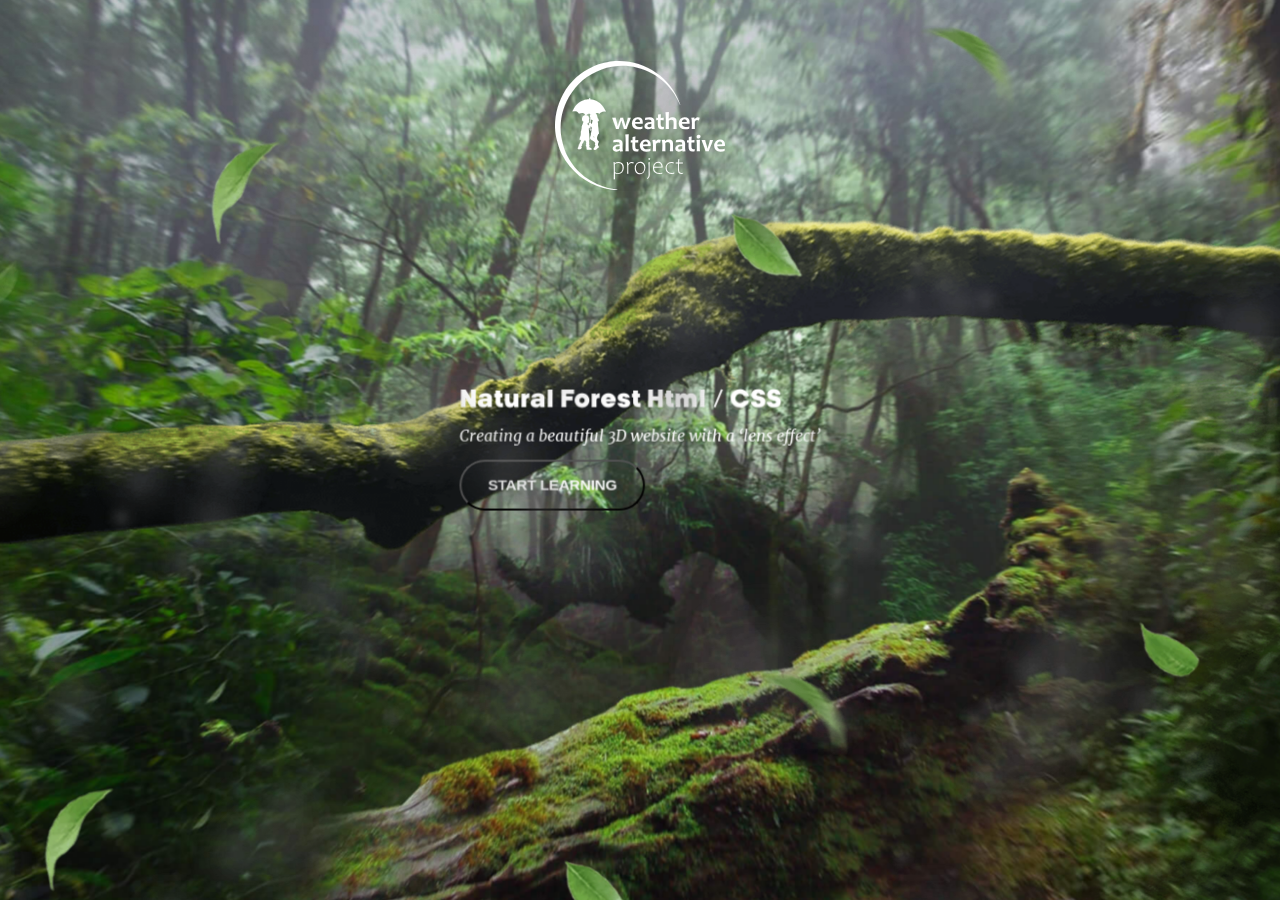
==== index.html @ 2c7937e5 "df" ====
<!DOCTYPE html>
<html lang="en">
<head>
    <meta charset="UTF-8">
    <meta name="viewport" content="width=device-width, initial-scale=1.0">
    <link rel="stylesheet" href="main.css">
    <script src="app.js" defer></script>
    <script src="/treeSite/libs/rain.js" defer></script>
    <title>Document</title>
</head>
<body>
    
    <div class="logo" style="background-image: url(img/logo.svg);"></div>
    
    <section class="layers">
        <div class="layers__container">
            <div class="layers__item layer-1" style="background-image: url(img/layer-1.jpg);"></div>
            <div class="layers__item layer-2" style="background-image: url(img/layer-2.png);"></div>
            <div class="layers__item layer-3">
                <div class="hero-conteiner">
                    <h1>Natural Forest <span>Html / CSS</span></h1>
                    <div class="hero-content__p">Creating a beautiful 3D website with a ‘lens effect’</div>
                    <button class="button-start"><a href="/">Start Learning</a></button>
                </div>
            </div>
            <div class="layers__item layer-4">
                <canvas class="rain"></canvas>
            </div>
            <div class="layers__item layer-5" style="background-image: url(img/layer-5.png);"></div>
            <div class="layers__item layer-6" style="background-image: url(img/layer-6.png);"></div>
        </div>
    </section>
</body>
</html>
---- main.css ----
* {
    margin: 0;
    padding: 0;
    box-sizing: border-box;
}

:root {
 --index: calc(1vw + 1vh);
 --transition: 1.5s cubic-bezier(0.5, .5, 0, 1 );
}

@font-face {
    font-family: kemerik-3d;
    src: url(fonts/kamerik205-heavy.woff2);
    font-weight: 900;
}

@font-face {
    font-family: merriweawther-italic-3d;
    src: url(fonts/merriweather-regular-italic.woff2);
}

body {
    background-color: black;
    color: #fff;
    font-family: kemerik-3d;
}

.logo {
    --logo-size: calc(var(--index) * 7.8); 
    width: var(--logo-size);
    height: var(--logo-size);
    background-repeat: no-repeat;
    position: absolute;
    left: calc(50% - calc(var(--logo-size) / 2));
    top: calc(var(--index) * 2.8);
    z-index: 1;
}

.layers {
    perspective: 1000px;
    overflow: hidden;
}

.layers__container {
    height: 100vh;
    min-height: 500px;
    transform-style: preserve-3d;
    transform: rotateX(var(--move-y)) rotateY(var(--move-x));
    will-change: transform;
    transition: transform var(--transition) ease;
}

.layers__item {
    position: absolute;
    inset: -5vw;
    background-size: cover;
    background-position: center;
    display: flex;
    align-items: center;
    justify-content: center;
}

.layer-1 {
transform: translateZ(-55px) scale(1.06);
}
.layer-2 {
transform: translateZ(80px) scale(.88);
}
.layer-3 {
transform: translateZ(180px) scale(.8);
}
.layer-4 {
transform: translateZ(190px) scale(.9);
}
.layer-5 {
transform: translateZ(300px) scale(.9);
}
.layer-6 {
transform: translateZ(380px);
}

.hero-content {
    font-size: calc(var(--index) * 2.9);
    text-align: center;
    text-transform: uppercase;
    letter-spacing: calc(var(--index) * -.15);
    line-height: 1.35em;
    margin-top: calc(var(--index) * 5.5);
}

.hero-content span {
    display: block;
}

.hero-content__p {
    text-transform: none;
    font-family: merriweawther-italic-3d;
    letter-spacing: normal;
    font-size: calc(var(--index) * .73);
    line-height: 3;
}
.button-start {
    font-family: Arial;
    font-weight: 600;
    text-transform: uppercase;
    font-size: calc(var(--index) * .71);
    letter-spacing: -.02vw;
    padding: calc(var(--index) * .7) calc(var(--index) * 1.25);
    background-color: transparent;
    color: #fff;
    border-radius: 10em;
    border: rgb(255, 255, 255 / .4) 3px solid;
    outline: none;
    cursor: pointer;
}
.layer-4, .layer-5, .layer-6 {
    pointer-events: none;
}
a {
    text-decoration: none; 
    color: #fff; 
}
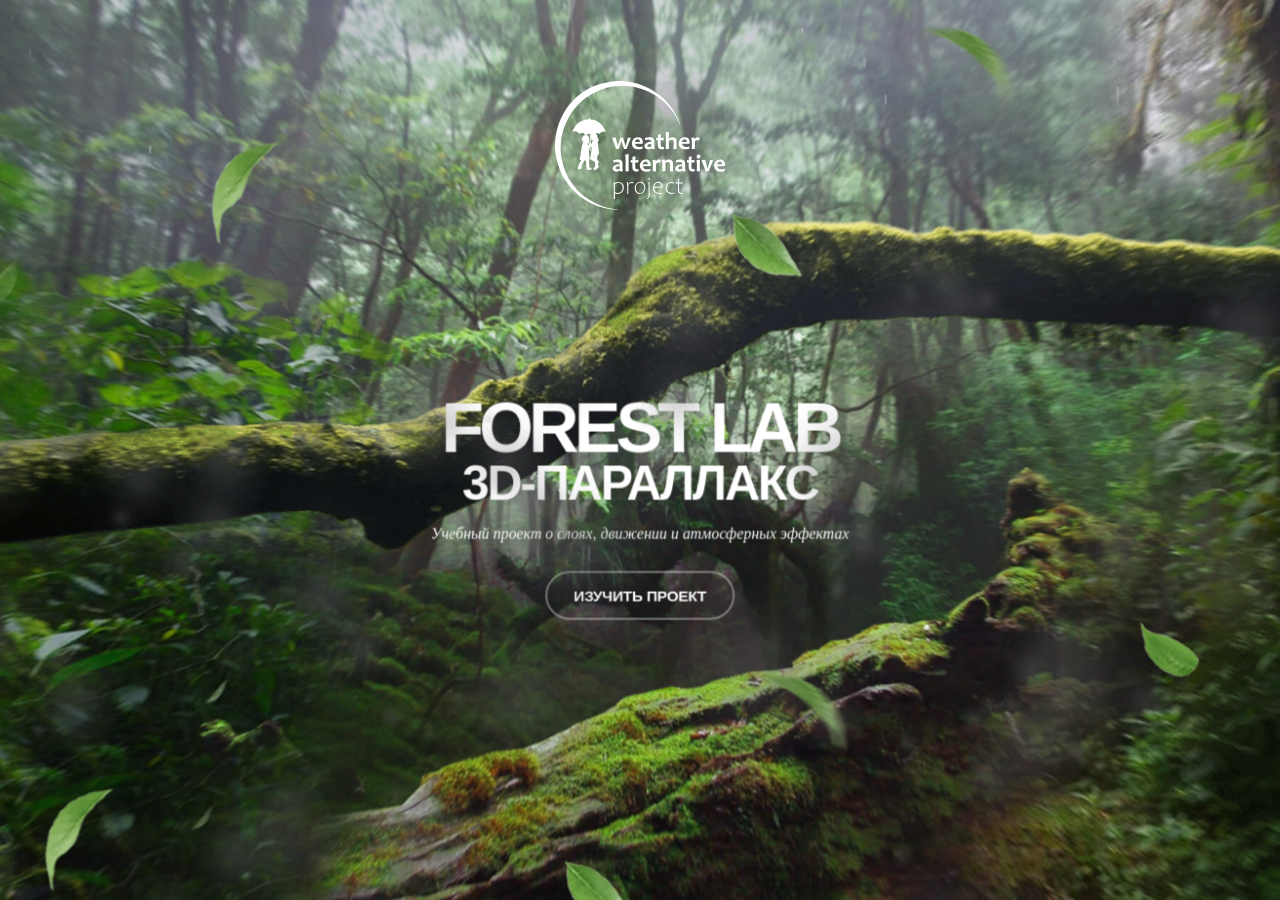
==== commit 82755f92: "готово" ====
--- a/index.html
+++ b/index.html
@@ -1,26 +1,26 @@
 <!DOCTYPE html>
-<html lang="en">
+<html lang="ru">
 <head>
     <meta charset="UTF-8">
     <meta name="viewport" content="width=device-width, initial-scale=1.0">
+    <meta name="description" content="Учебный проект о создании атмосферной 3D-сцены с помощью HTML, CSS и JavaScript.">
     <link rel="stylesheet" href="main.css">
     <script src="app.js" defer></script>
-    <script src="/treeSite/libs/rain.js" defer></script>
-    <title>Document</title>
+    <script src="./libs/rain.js" defer></script>
+    <title>Forest Lab — 3D-параллакс</title>
 </head>
 <body>
-    
-    <div class="logo" style="background-image: url(img/logo.svg);"></div>
-    
+    <a class="logo" href="./index.html" style="background-image: url(img/logo.svg);" aria-label="Forest Lab — главная"></a>
+
     <section class="layers">
         <div class="layers__container">
             <div class="layers__item layer-1" style="background-image: url(img/layer-1.jpg);"></div>
             <div class="layers__item layer-2" style="background-image: url(img/layer-2.png);"></div>
             <div class="layers__item layer-3">
-                <div class="hero-conteiner">
-                    <h1>Natural Forest <span>Html / CSS</span></h1>
-                    <div class="hero-content__p">Creating a beautiful 3D website with a ‘lens effect’</div>
-                    <button class="button-start"><a href="/">Start Learning</a></button>
+                <div class="hero-content">
+                    <h1>Forest Lab <span>3D-параллакс</span></h1>
+                    <p class="hero-content__p">Учебный проект о слоях, движении и атмосферных эффектах</p>
+                    <a class="button-start" href="./site.html">Изучить проект</a>
                 </div>
             </div>
             <div class="layers__item layer-4">
@@ -31,4 +31,4 @@
         </div>
     </section>
 </body>
-</html>+</html>
--- a/main.css
+++ b/main.css
@@ -5,8 +5,11 @@
 }
 
 :root {
- --index: calc(1vw + 1vh);
- --transition: 1.5s cubic-bezier(0.5, .5, 0, 1 );
+    --index: calc(1vw + 1vh);
+    --transition: 1.5s cubic-bezier(0.5, .5, 0, 1);
+    --move-x: 0deg;
+    --move-y: 0deg;
+    --forest-accent: #b9e477;
 }
 
 @font-face {
@@ -24,6 +27,7 @@
     background-color: black;
     color: #fff;
     font-family: kemerik-3d;
+    min-height: 100vh;
 }
 
 .logo {
@@ -31,10 +35,12 @@
     width: var(--logo-size);
     height: var(--logo-size);
     background-repeat: no-repeat;
+    background-position: center;
+    background-size: contain;
     position: absolute;
     left: calc(50% - calc(var(--logo-size) / 2));
     top: calc(var(--index) * 2.8);
-    z-index: 1;
+    z-index: 10;
 }
 
 .layers {
@@ -81,25 +87,37 @@
 }
 
 .hero-content {
-    font-size: calc(var(--index) * 2.9);
     text-align: center;
     text-transform: uppercase;
-    letter-spacing: calc(var(--index) * -.15);
-    line-height: 1.35em;
+    line-height: 1;
     margin-top: calc(var(--index) * 5.5);
-}
-
-.hero-content span {
+    width: min(780px, 90vw);
+}
+
+.hero-content h1 {
+    font-family: Arial, sans-serif;
+    font-size: clamp(44px, 5.6vw, 82px);
+    font-weight: 900;
+    letter-spacing: -.07em;
+    line-height: .92;
+}
+
+.hero-content h1 span {
     display: block;
+    font-size: .7em;
+    letter-spacing: -.045em;
 }
 
 .hero-content__p {
     text-transform: none;
-    font-family: merriweawther-italic-3d;
+    font-family: Georgia, "Times New Roman", serif;
+    font-style: italic;
     letter-spacing: normal;
     font-size: calc(var(--index) * .73);
-    line-height: 3;
-}
+    line-height: 1.6;
+    margin: calc(var(--index) * .7) auto calc(var(--index) * 1.2);
+}
+
 .button-start {
     font-family: Arial;
     font-weight: 600;
@@ -110,14 +128,335 @@
     background-color: transparent;
     color: #fff;
     border-radius: 10em;
-    border: rgb(255, 255, 255 / .4) 3px solid;
+    border: rgb(255 255 255 / .4) 2px solid;
     outline: none;
     cursor: pointer;
-}
+    display: inline-flex;
+    align-items: center;
+    justify-content: center;
+    transition: background-color .25s ease, border-color .25s ease, color .25s ease, transform .25s ease;
+}
+
+.button-start:hover,
+.button-start:focus-visible {
+    color: #10180d;
+    background-color: var(--forest-accent);
+    border-color: var(--forest-accent);
+    transform: translateY(-2px);
+}
+
 .layer-4, .layer-5, .layer-6 {
     pointer-events: none;
 }
+
 a {
     text-decoration: none; 
     color: #fff; 
-}+}
+
+/* Вторая страница: учебный разбор проекта */
+
+html {
+    scroll-behavior: smooth;
+}
+
+.lesson-page {
+    overflow-x: hidden;
+    background: #071008;
+}
+
+.lesson-scene {
+    position: fixed;
+    inset: 0;
+    overflow: hidden;
+    perspective: 1000px;
+}
+
+.lesson-scene::after {
+    content: "";
+    position: absolute;
+    inset: 0;
+    background:
+        linear-gradient(180deg, rgb(4 10 5 / .34), rgb(4 10 5 / .82)),
+        radial-gradient(circle at 50% 20%, transparent 0 18%, rgb(0 0 0 / .42) 78%);
+}
+
+.lesson-scene__container {
+    height: 100vh;
+    min-height: 500px;
+}
+
+.lesson-content {
+    position: relative;
+    z-index: 10;
+    width: min(1120px, calc(100% - 48px));
+    margin: 0 auto;
+}
+
+.lesson-header {
+    position: absolute;
+    top: 24px;
+    left: 0;
+    right: 0;
+    display: flex;
+    align-items: center;
+    justify-content: space-between;
+    gap: 24px;
+}
+
+.lesson-brand img {
+    display: block;
+    width: clamp(110px, 10vw, 155px);
+    height: auto;
+}
+
+.lesson-back {
+    font-family: Arial, sans-serif;
+    font-size: 14px;
+    font-weight: 700;
+    letter-spacing: .04em;
+    padding: 10px 0;
+    border-bottom: 1px solid rgb(255 255 255 / .45);
+    transition: color .2s ease, border-color .2s ease;
+}
+
+.lesson-back:hover,
+.lesson-back:focus-visible {
+    color: var(--forest-accent);
+    border-color: var(--forest-accent);
+}
+
+.lesson-intro {
+    min-height: 100vh;
+    display: flex;
+    flex-direction: column;
+    align-items: flex-start;
+    justify-content: center;
+    padding: 150px 0 80px;
+}
+
+.lesson-kicker {
+    font-family: Arial, sans-serif;
+    color: var(--forest-accent);
+    font-size: 13px;
+    font-weight: 700;
+    letter-spacing: .16em;
+    text-transform: uppercase;
+    margin-bottom: 20px;
+}
+
+.lesson-intro h1 {
+    width: 100%;
+    max-width: 920px;
+    font-family: Arial, sans-serif;
+    font-size: clamp(48px, 6.5vw, 94px);
+    font-weight: 900;
+    line-height: .92;
+    letter-spacing: -.065em;
+    text-transform: uppercase;
+    text-wrap: balance;
+}
+
+.lesson-lead {
+    width: 100%;
+    max-width: 650px;
+    margin: 34px 0;
+    font-family: Georgia, "Times New Roman", serif;
+    font-style: italic;
+    font-size: clamp(18px, 2vw, 26px);
+    line-height: 1.55;
+    color: rgb(255 255 255 / .82);
+}
+
+.lesson-cta {
+    font-size: 14px;
+    padding: 16px 25px;
+}
+
+.lesson-topics,
+.lesson-summary {
+    margin-bottom: 15vh;
+    padding: clamp(32px, 5vw, 64px);
+    border: 1px solid rgb(255 255 255 / .18);
+    border-radius: 28px;
+    background: rgb(5 15 8 / .68);
+    box-shadow: 0 32px 90px rgb(0 0 0 / .32);
+    backdrop-filter: blur(18px);
+}
+
+.lesson-section-title {
+    display: flex;
+    align-items: flex-end;
+    justify-content: space-between;
+    gap: 40px;
+    margin-bottom: 42px;
+}
+
+.lesson-section-title .lesson-kicker {
+    margin-bottom: 7px;
+}
+
+.lesson-section-title h2,
+.lesson-summary h2 {
+    max-width: 720px;
+    font-family: Arial, sans-serif;
+    font-size: clamp(36px, 5vw, 68px);
+    font-weight: 900;
+    line-height: .98;
+    letter-spacing: -.055em;
+    text-transform: uppercase;
+}
+
+.topic-grid {
+    display: grid;
+    grid-template-columns: repeat(2, minmax(0, 1fr));
+    gap: 16px;
+}
+
+.topic-card {
+    min-height: 290px;
+    display: flex;
+    flex-direction: column;
+    align-items: flex-start;
+    padding: clamp(24px, 3vw, 38px);
+    border: 1px solid rgb(255 255 255 / .12);
+    border-radius: 20px;
+    background: linear-gradient(145deg, rgb(255 255 255 / .09), rgb(255 255 255 / .025));
+}
+
+.topic-card__number {
+    color: var(--forest-accent);
+    font-family: Arial, sans-serif;
+    font-size: 12px;
+    letter-spacing: .12em;
+}
+
+.topic-card h3 {
+    margin: 44px 0 14px;
+    font-family: Arial, sans-serif;
+    font-size: clamp(25px, 3vw, 36px);
+    font-weight: 900;
+    line-height: 1;
+    letter-spacing: -.04em;
+    text-transform: uppercase;
+}
+
+.topic-card p,
+.lesson-summary > p:not(.lesson-kicker) {
+    font-family: Arial, sans-serif;
+    font-size: 16px;
+    line-height: 1.65;
+    color: rgb(255 255 255 / .72);
+}
+
+.topic-card > code {
+    margin-top: auto;
+    padding-top: 28px;
+    color: var(--forest-accent);
+    font-size: 13px;
+}
+
+.topic-card p code {
+    color: #fff;
+}
+
+.lesson-summary {
+    min-height: 520px;
+    display: flex;
+    flex-direction: column;
+    align-items: flex-start;
+    justify-content: center;
+}
+
+.lesson-summary > p:not(.lesson-kicker) {
+    max-width: 720px;
+    margin: 28px 0 34px;
+    font-size: 18px;
+}
+
+.lesson-summary .button-start {
+    font-size: 14px;
+    padding: 15px 24px;
+}
+
+@media (max-width: 760px) {
+    .logo {
+        --logo-size: calc(var(--index) * 10);
+    }
+
+    .hero-content h1 {
+        font-size: clamp(40px, 12vw, 62px);
+    }
+
+    .hero-content__p {
+        font-size: 14px;
+    }
+
+    .button-start {
+        font-size: 12px;
+        padding: 14px 20px;
+    }
+
+    .lesson-content {
+        width: min(1120px, calc(100% - 28px));
+    }
+
+    .lesson-header {
+        top: 16px;
+    }
+
+    .lesson-brand img {
+        width: 98px;
+    }
+
+    .lesson-back {
+        font-size: 12px;
+    }
+
+    .lesson-intro {
+        padding-top: 125px;
+    }
+
+    .lesson-intro h1 {
+        font-size: clamp(38px, 10.5vw, 52px);
+        overflow-wrap: anywhere;
+    }
+
+    .lesson-lead {
+        font-size: 17px;
+        overflow-wrap: anywhere;
+    }
+
+    .lesson-section-title {
+        display: block;
+    }
+
+    .lesson-section-title .lesson-kicker {
+        margin-bottom: 18px;
+    }
+
+    .topic-grid {
+        grid-template-columns: 1fr;
+    }
+
+    .topic-card {
+        min-height: 260px;
+    }
+
+    .lesson-topics,
+    .lesson-summary {
+        padding: 28px 20px;
+        border-radius: 20px;
+    }
+}
+
+@media (prefers-reduced-motion: reduce) {
+    html {
+        scroll-behavior: auto;
+    }
+
+    .layers__container,
+    .button-start {
+        transition: none;
+    }
+}
